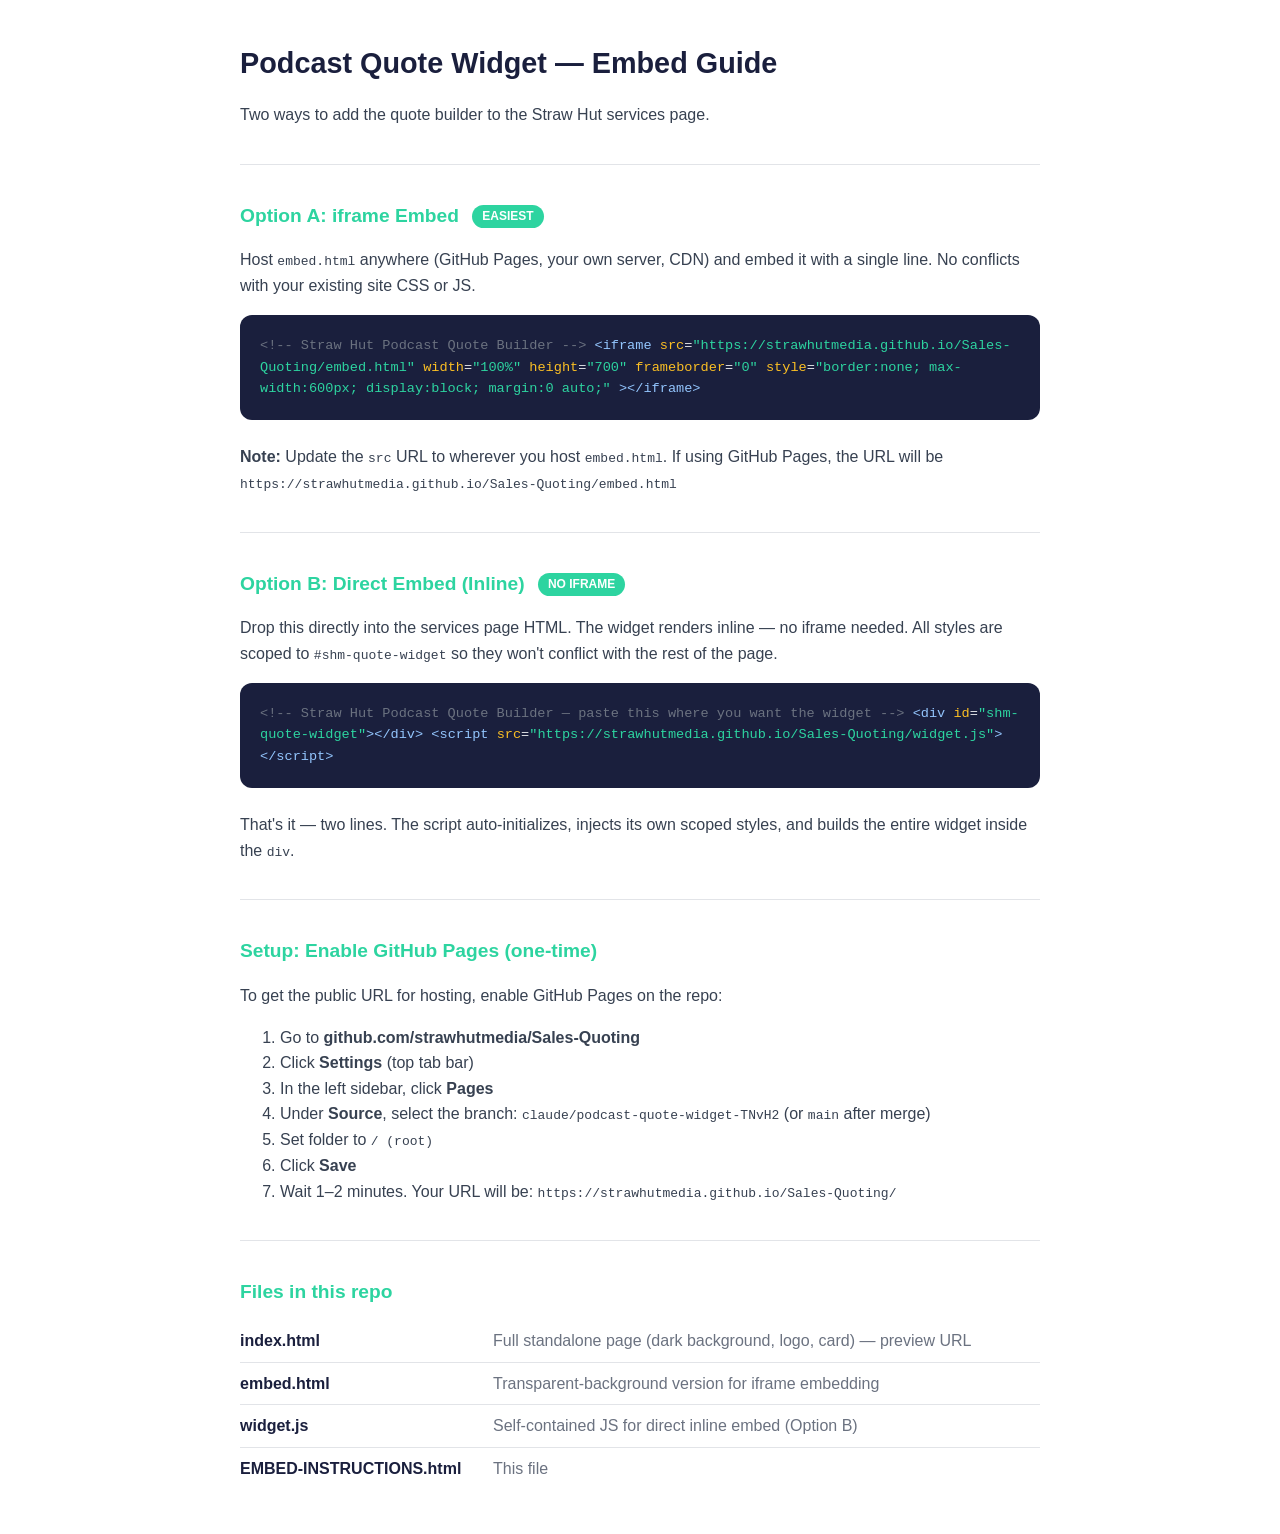
==== EMBED-INSTRUCTIONS.html @ 44c5b81e "Add embeddable widget, standalone JS, and embed instructions - embed.html: transparent-background ve" ====
<!DOCTYPE html>
<html lang="en">
<head>
  <meta charset="UTF-8">
  <meta name="viewport" content="width=device-width, initial-scale=1.0">
  <title>Embed Instructions — Straw Hut Quote Widget</title>
  <style>
    body { font-family: -apple-system, BlinkMacSystemFont, 'Segoe UI', sans-serif; max-width: 800px; margin: 40px auto; padding: 0 20px; color: #1a1f3d; line-height: 1.6; }
    h1 { font-size: 1.8rem; margin-bottom: 8px; }
    h2 { font-size: 1.2rem; margin-top: 36px; margin-bottom: 12px; color: #2dd4a0; }
    p { margin-bottom: 16px; color: #374151; }
    .code-block { background: #1a1f3d; color: #e2e4e8; padding: 20px; border-radius: 12px; overflow-x: auto; margin-bottom: 24px; font-family: 'SF Mono', Monaco, 'Courier New', monospace; font-size: 0.85rem; line-height: 1.6; }
    .code-block code { color: #e2e4e8; }
    .highlight { color: #2dd4a0; }
    .comment { color: #6b7280; }
    .tag { color: #93c5fd; }
    .attr { color: #fbbf24; }
    .divider { border: none; border-top: 1px solid #e2e4e8; margin: 36px 0; }
    .badge { display: inline-block; background: #2dd4a0; color: white; font-size: 0.75rem; font-weight: 700; padding: 2px 10px; border-radius: 20px; text-transform: uppercase; margin-left: 8px; vertical-align: middle; }
  </style>
</head>
<body>

<h1>Podcast Quote Widget — Embed Guide</h1>
<p>Two ways to add the quote builder to the Straw Hut services page.</p>

<hr class="divider">

<h2>Option A: iframe Embed <span class="badge">Easiest</span></h2>
<p>Host <code>embed.html</code> anywhere (GitHub Pages, your own server, CDN) and embed it with a single line. No conflicts with your existing site CSS or JS.</p>

<div class="code-block"><code><span class="comment">&lt;!-- Straw Hut Podcast Quote Builder --&gt;</span>
<span class="tag">&lt;iframe</span>
  <span class="attr">src</span>=<span class="highlight">"https://strawhutmedia.github.io/Sales-Quoting/embed.html"</span>
  <span class="attr">width</span>=<span class="highlight">"100%"</span>
  <span class="attr">height</span>=<span class="highlight">"700"</span>
  <span class="attr">frameborder</span>=<span class="highlight">"0"</span>
  <span class="attr">style</span>=<span class="highlight">"border:none; max-width:600px; display:block; margin:0 auto;"</span>
<span class="tag">&gt;&lt;/iframe&gt;</span></code></div>

<p><strong>Note:</strong> Update the <code>src</code> URL to wherever you host <code>embed.html</code>. If using GitHub Pages, the URL will be <code>https://strawhutmedia.github.io/Sales-Quoting/embed.html</code></p>

<hr class="divider">

<h2>Option B: Direct Embed (Inline) <span class="badge">No iframe</span></h2>
<p>Drop this directly into the services page HTML. The widget renders inline — no iframe needed. All styles are scoped to <code>#shm-quote-widget</code> so they won't conflict with the rest of the page.</p>

<div class="code-block"><code><span class="comment">&lt;!-- Straw Hut Podcast Quote Builder — paste this where you want the widget --&gt;</span>
<span class="tag">&lt;div</span> <span class="attr">id</span>=<span class="highlight">"shm-quote-widget"</span><span class="tag">&gt;&lt;/div&gt;</span>
<span class="tag">&lt;script</span> <span class="attr">src</span>=<span class="highlight">"https://strawhutmedia.github.io/Sales-Quoting/widget.js"</span><span class="tag">&gt;&lt;/script&gt;</span></code></div>

<p>That's it — two lines. The script auto-initializes, injects its own scoped styles, and builds the entire widget inside the <code>div</code>.</p>

<hr class="divider">

<h2>Setup: Enable GitHub Pages (one-time)</h2>
<p>To get the public URL for hosting, enable GitHub Pages on the repo:</p>
<ol style="color:#374151; margin-bottom: 24px;">
  <li>Go to <strong>github.com/strawhutmedia/Sales-Quoting</strong></li>
  <li>Click <strong>Settings</strong> (top tab bar)</li>
  <li>In the left sidebar, click <strong>Pages</strong></li>
  <li>Under <strong>Source</strong>, select the branch: <code>claude/podcast-quote-widget-TNvH2</code> (or <code>main</code> after merge)</li>
  <li>Set folder to <code>/ (root)</code></li>
  <li>Click <strong>Save</strong></li>
  <li>Wait 1–2 minutes. Your URL will be: <code>https://strawhutmedia.github.io/Sales-Quoting/</code></li>
</ol>

<hr class="divider">

<h2>Files in this repo</h2>
<table style="width:100%; border-collapse:collapse; margin-bottom:24px;">
  <tr style="border-bottom:1px solid #e2e4e8;">
    <td style="padding:8px 0;"><strong>index.html</strong></td>
    <td style="padding:8px 0; color:#6b7280;">Full standalone page (dark background, logo, card) — preview URL</td>
  </tr>
  <tr style="border-bottom:1px solid #e2e4e8;">
    <td style="padding:8px 0;"><strong>embed.html</strong></td>
    <td style="padding:8px 0; color:#6b7280;">Transparent-background version for iframe embedding</td>
  </tr>
  <tr style="border-bottom:1px solid #e2e4e8;">
    <td style="padding:8px 0;"><strong>widget.js</strong></td>
    <td style="padding:8px 0; color:#6b7280;">Self-contained JS for direct inline embed (Option B)</td>
  </tr>
  <tr>
    <td style="padding:8px 0;"><strong>EMBED-INSTRUCTIONS.html</strong></td>
    <td style="padding:8px 0; color:#6b7280;">This file</td>
  </tr>
</table>

</body>
</html>
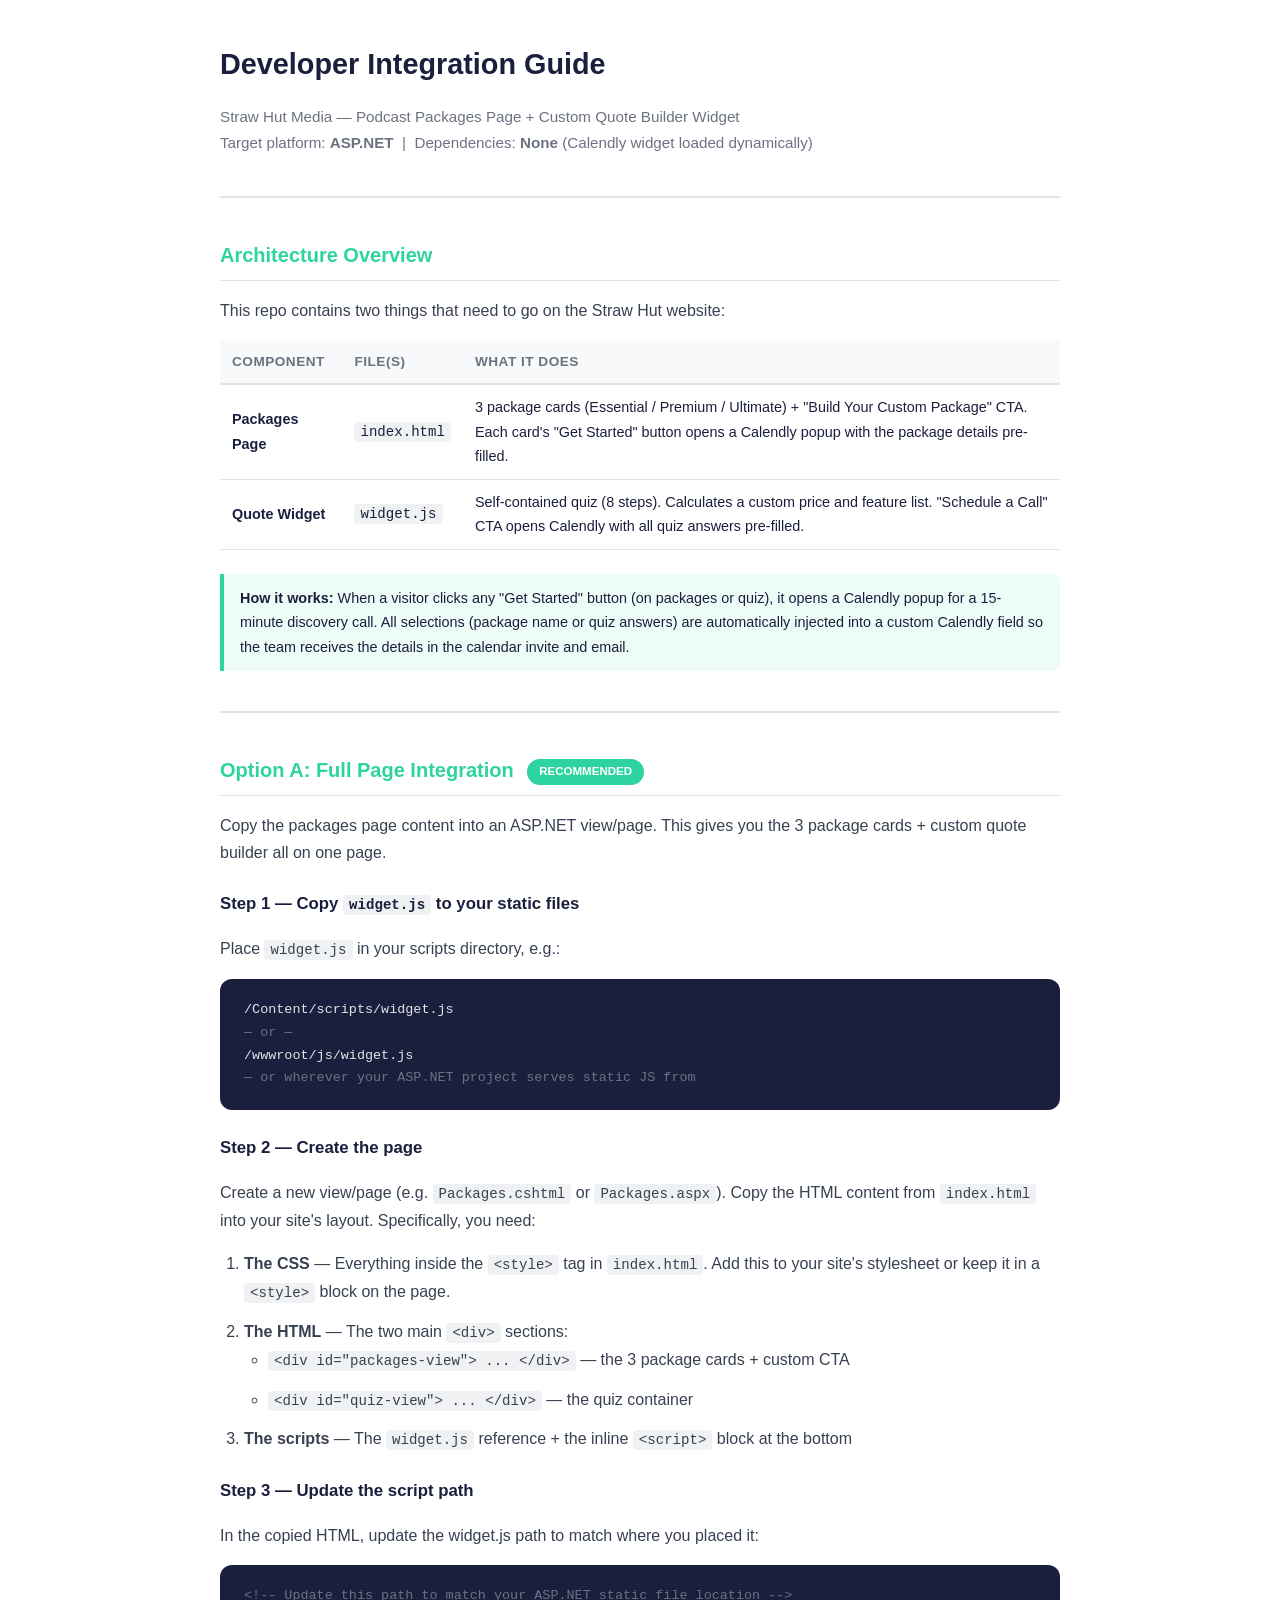
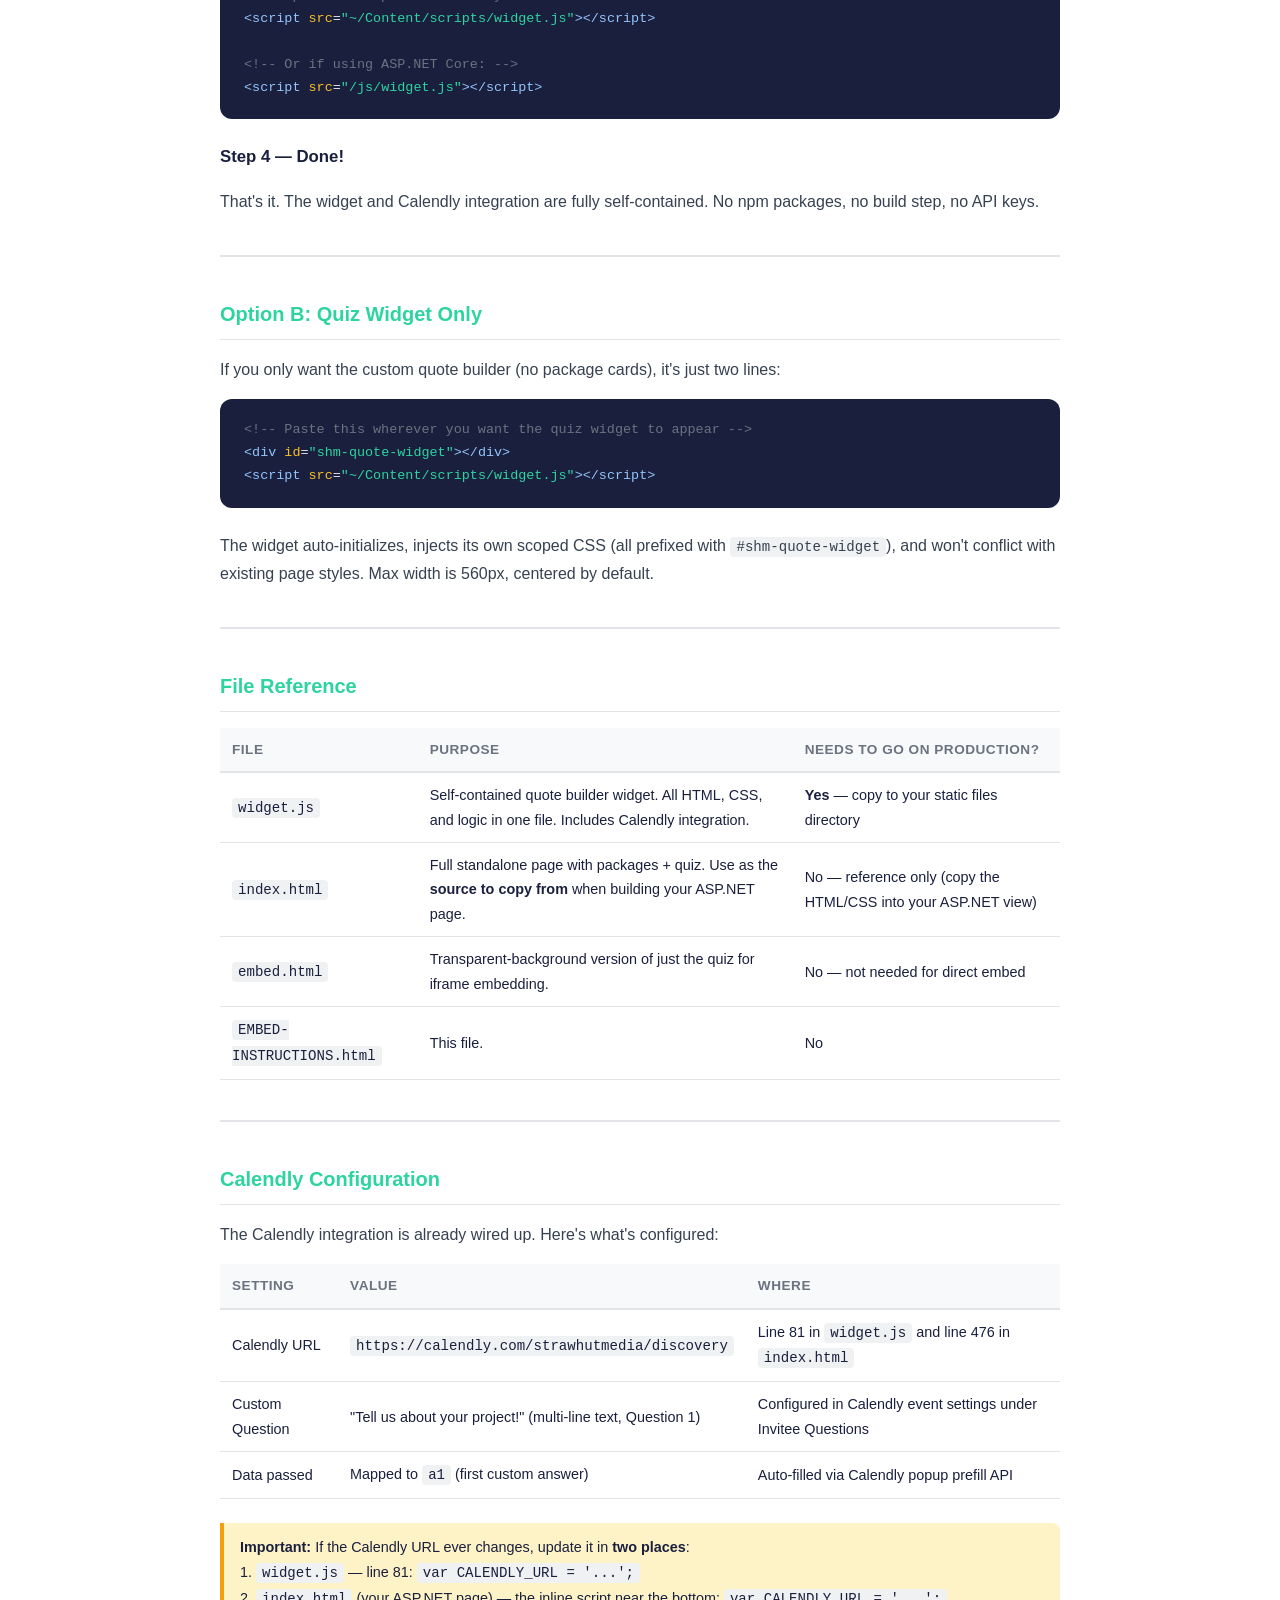
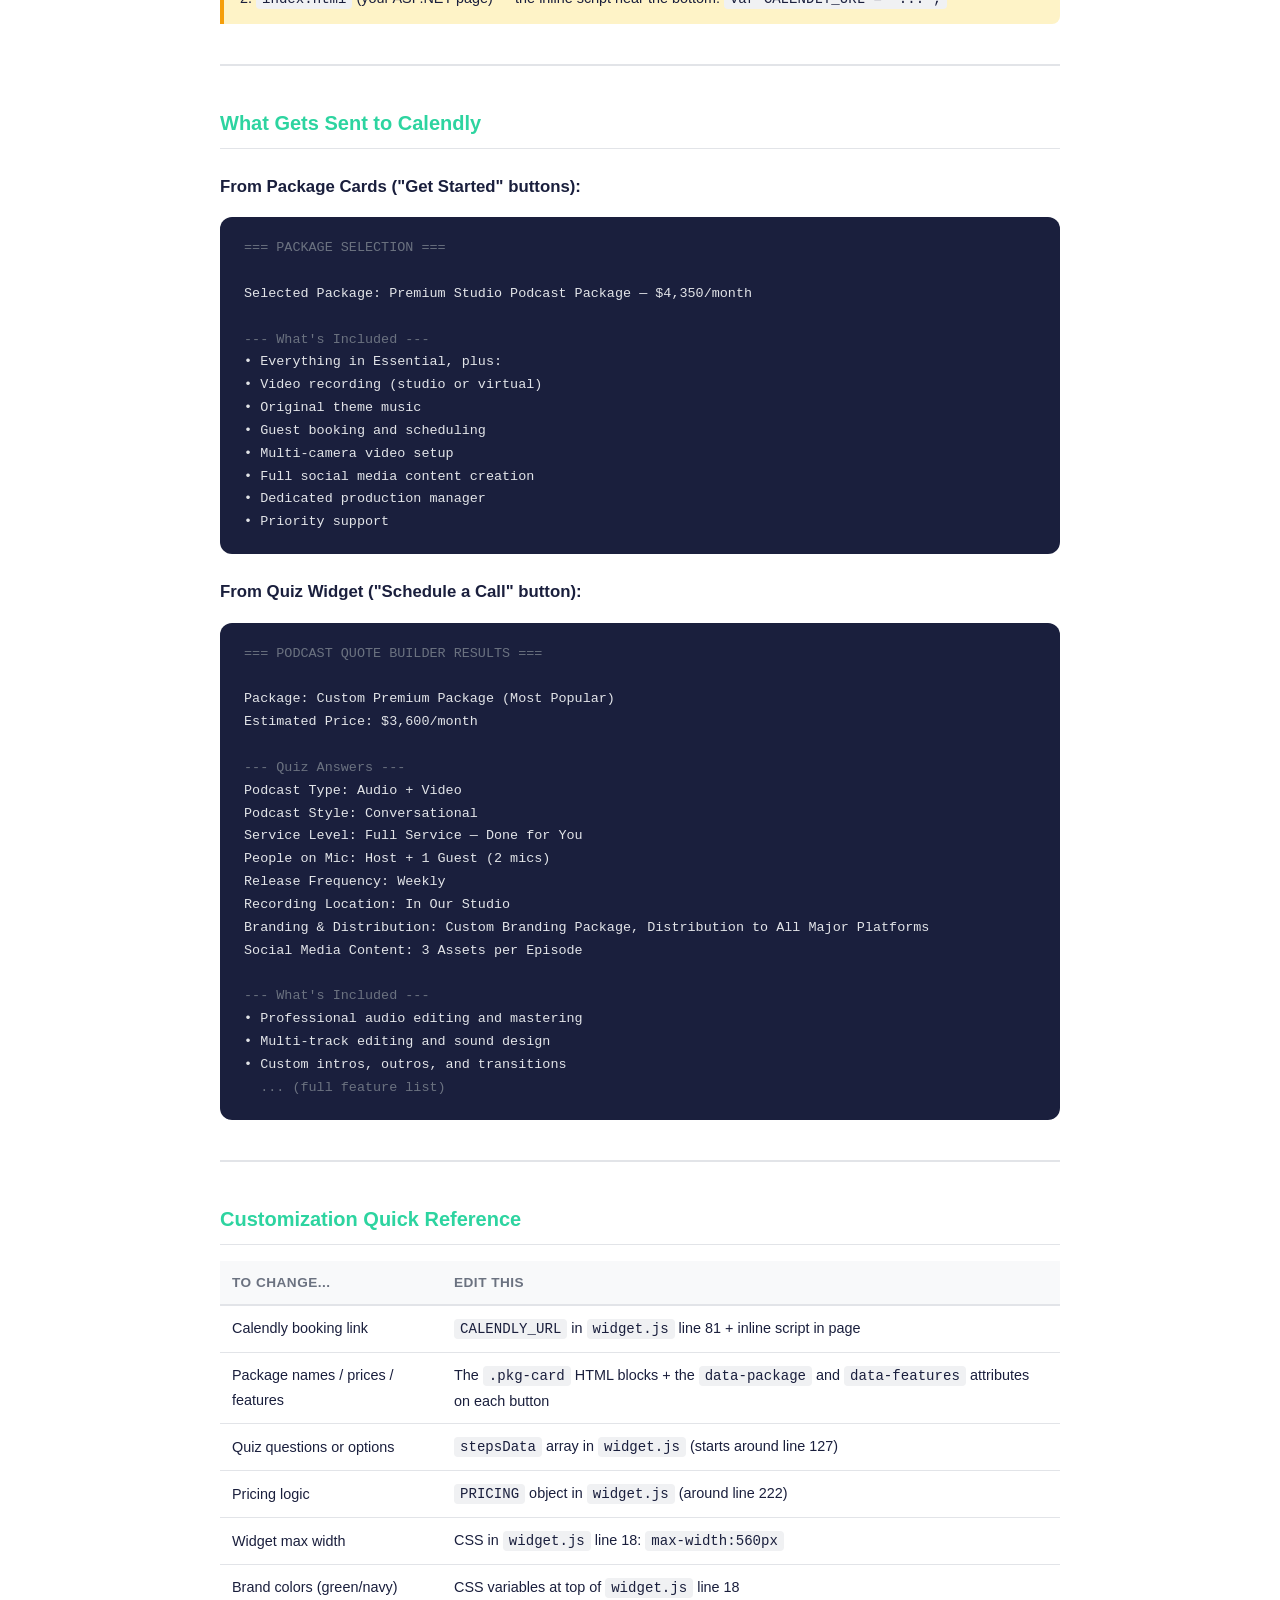
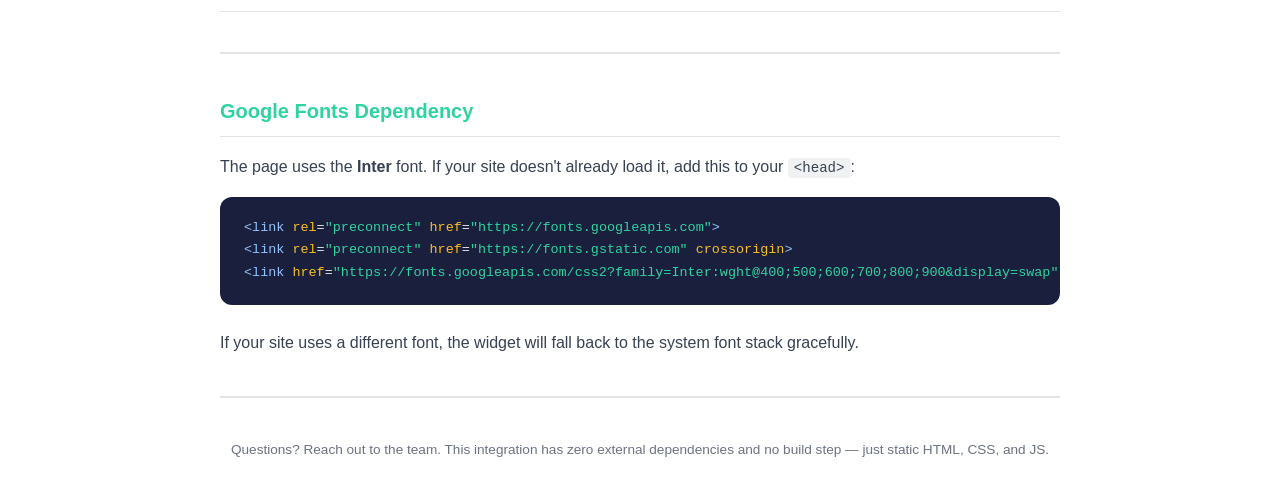
==== commit 2327eeb8: "Rewrite embed instructions as comprehensive ASP.NET developer guide - Architecture overview with fil" ====
--- a/EMBED-INSTRUCTIONS.html
+++ b/EMBED-INSTRUCTIONS.html
@@ -3,89 +3,232 @@
 <head>
   <meta charset="UTF-8">
   <meta name="viewport" content="width=device-width, initial-scale=1.0">
-  <title>Embed Instructions — Straw Hut Quote Widget</title>
+  <title>Developer Integration Guide — Straw Hut Media Podcast Packages + Quote Widget</title>
   <style>
-    body { font-family: -apple-system, BlinkMacSystemFont, 'Segoe UI', sans-serif; max-width: 800px; margin: 40px auto; padding: 0 20px; color: #1a1f3d; line-height: 1.6; }
-    h1 { font-size: 1.8rem; margin-bottom: 8px; }
-    h2 { font-size: 1.2rem; margin-top: 36px; margin-bottom: 12px; color: #2dd4a0; }
-    p { margin-bottom: 16px; color: #374151; }
-    .code-block { background: #1a1f3d; color: #e2e4e8; padding: 20px; border-radius: 12px; overflow-x: auto; margin-bottom: 24px; font-family: 'SF Mono', Monaco, 'Courier New', monospace; font-size: 0.85rem; line-height: 1.6; }
-    .code-block code { color: #e2e4e8; }
+    body { font-family: -apple-system, BlinkMacSystemFont, 'Segoe UI', sans-serif; max-width: 840px; margin: 40px auto; padding: 0 20px; color: #1a1f3d; line-height: 1.7; }
+    h1 { font-size: 1.8rem; margin-bottom: 4px; }
+    .intro { color: #6b7280; font-size: 0.95rem; margin-bottom: 32px; }
+    h2 { font-size: 1.25rem; margin-top: 40px; margin-bottom: 12px; color: #2dd4a0; border-bottom: 1px solid #e2e4e8; padding-bottom: 8px; }
+    h3 { font-size: 1.05rem; margin-top: 24px; margin-bottom: 8px; color: #1a1f3d; }
+    p, li { margin-bottom: 12px; color: #374151; }
+    ol, ul { padding-left: 24px; }
+    code { background: #f0f1f3; padding: 2px 6px; border-radius: 4px; font-size: 0.88rem; font-family: 'SF Mono', Monaco, 'Courier New', monospace; }
+    .code-block { background: #1a1f3d; color: #e2e4e8; padding: 20px 24px; border-radius: 12px; overflow-x: auto; margin: 16px 0 24px; font-family: 'SF Mono', Monaco, 'Courier New', monospace; font-size: 0.84rem; line-height: 1.7; white-space: pre; }
     .highlight { color: #2dd4a0; }
     .comment { color: #6b7280; }
     .tag { color: #93c5fd; }
     .attr { color: #fbbf24; }
-    .divider { border: none; border-top: 1px solid #e2e4e8; margin: 36px 0; }
-    .badge { display: inline-block; background: #2dd4a0; color: white; font-size: 0.75rem; font-weight: 700; padding: 2px 10px; border-radius: 20px; text-transform: uppercase; margin-left: 8px; vertical-align: middle; }
+    .str { color: #f9a8d4; }
+    .divider { border: none; border-top: 2px solid #e2e4e8; margin: 40px 0; }
+    .badge { display: inline-block; background: #2dd4a0; color: white; font-size: 0.72rem; font-weight: 700; padding: 3px 12px; border-radius: 20px; text-transform: uppercase; margin-left: 8px; vertical-align: middle; }
+    .warn { background: #fef3c7; border-left: 4px solid #f59e0b; padding: 12px 16px; border-radius: 0 8px 8px 0; margin: 16px 0; font-size: 0.9rem; }
+    .info { background: rgba(45,212,160,0.08); border-left: 4px solid #2dd4a0; padding: 12px 16px; border-radius: 0 8px 8px 0; margin: 16px 0; font-size: 0.9rem; }
+    table { width: 100%; border-collapse: collapse; margin: 16px 0 24px; }
+    th { text-align: left; padding: 10px 12px; background: #f8f9fa; border-bottom: 2px solid #e2e4e8; font-size: 0.85rem; text-transform: uppercase; letter-spacing: 0.5px; color: #6b7280; }
+    td { padding: 10px 12px; border-bottom: 1px solid #e2e4e8; font-size: 0.9rem; }
   </style>
 </head>
 <body>
 
-<h1>Podcast Quote Widget — Embed Guide</h1>
-<p>Two ways to add the quote builder to the Straw Hut services page.</p>
-
-<hr class="divider">
-
-<h2>Option A: iframe Embed <span class="badge">Easiest</span></h2>
-<p>Host <code>embed.html</code> anywhere (GitHub Pages, your own server, CDN) and embed it with a single line. No conflicts with your existing site CSS or JS.</p>
-
-<div class="code-block"><code><span class="comment">&lt;!-- Straw Hut Podcast Quote Builder --&gt;</span>
-<span class="tag">&lt;iframe</span>
-  <span class="attr">src</span>=<span class="highlight">"https://strawhutmedia.github.io/Sales-Quoting/embed.html"</span>
-  <span class="attr">width</span>=<span class="highlight">"100%"</span>
-  <span class="attr">height</span>=<span class="highlight">"700"</span>
-  <span class="attr">frameborder</span>=<span class="highlight">"0"</span>
-  <span class="attr">style</span>=<span class="highlight">"border:none; max-width:600px; display:block; margin:0 auto;"</span>
-<span class="tag">&gt;&lt;/iframe&gt;</span></code></div>
-
-<p><strong>Note:</strong> Update the <code>src</code> URL to wherever you host <code>embed.html</code>. If using GitHub Pages, the URL will be <code>https://strawhutmedia.github.io/Sales-Quoting/embed.html</code></p>
-
-<hr class="divider">
-
-<h2>Option B: Direct Embed (Inline) <span class="badge">No iframe</span></h2>
-<p>Drop this directly into the services page HTML. The widget renders inline — no iframe needed. All styles are scoped to <code>#shm-quote-widget</code> so they won't conflict with the rest of the page.</p>
-
-<div class="code-block"><code><span class="comment">&lt;!-- Straw Hut Podcast Quote Builder — paste this where you want the widget --&gt;</span>
+<h1>Developer Integration Guide</h1>
+<p class="intro">Straw Hut Media — Podcast Packages Page + Custom Quote Builder Widget<br>
+Target platform: <strong>ASP.NET</strong> &nbsp;|&nbsp; Dependencies: <strong>None</strong> (Calendly widget loaded dynamically)</p>
+
+<hr class="divider">
+
+<h2>Architecture Overview</h2>
+<p>This repo contains two things that need to go on the Straw Hut website:</p>
+
+<table>
+  <tr><th>Component</th><th>File(s)</th><th>What it does</th></tr>
+  <tr>
+    <td><strong>Packages Page</strong></td>
+    <td><code>index.html</code></td>
+    <td>3 package cards (Essential / Premium / Ultimate) + "Build Your Custom Package" CTA. Each card's "Get Started" button opens a Calendly popup with the package details pre-filled.</td>
+  </tr>
+  <tr>
+    <td><strong>Quote Widget</strong></td>
+    <td><code>widget.js</code></td>
+    <td>Self-contained quiz (8 steps). Calculates a custom price and feature list. "Schedule a Call" CTA opens Calendly with all quiz answers pre-filled.</td>
+  </tr>
+</table>
+
+<div class="info"><strong>How it works:</strong> When a visitor clicks any "Get Started" button (on packages or quiz), it opens a Calendly popup for a 15-minute discovery call. All selections (package name or quiz answers) are automatically injected into a custom Calendly field so the team receives the details in the calendar invite and email.</div>
+
+<hr class="divider">
+
+<h2>Option A: Full Page Integration <span class="badge">Recommended</span></h2>
+<p>Copy the packages page content into an ASP.NET view/page. This gives you the 3 package cards + custom quote builder all on one page.</p>
+
+<h3>Step 1 — Copy <code>widget.js</code> to your static files</h3>
+<p>Place <code>widget.js</code> in your scripts directory, e.g.:</p>
+<div class="code-block">/Content/scripts/widget.js
+<span class="comment">— or —</span>
+/wwwroot/js/widget.js
+<span class="comment">— or wherever your ASP.NET project serves static JS from</span></div>
+
+<h3>Step 2 — Create the page</h3>
+<p>Create a new view/page (e.g. <code>Packages.cshtml</code> or <code>Packages.aspx</code>). Copy the HTML content from <code>index.html</code> into your site's layout. Specifically, you need:</p>
+
+<ol>
+  <li><strong>The CSS</strong> — Everything inside the <code>&lt;style&gt;</code> tag in <code>index.html</code>. Add this to your site's stylesheet or keep it in a <code>&lt;style&gt;</code> block on the page.</li>
+  <li><strong>The HTML</strong> — The two main <code>&lt;div&gt;</code> sections:
+    <ul>
+      <li><code>&lt;div id="packages-view"&gt; ... &lt;/div&gt;</code> — the 3 package cards + custom CTA</li>
+      <li><code>&lt;div id="quiz-view"&gt; ... &lt;/div&gt;</code> — the quiz container</li>
+    </ul>
+  </li>
+  <li><strong>The scripts</strong> — The <code>widget.js</code> reference + the inline <code>&lt;script&gt;</code> block at the bottom</li>
+</ol>
+
+<h3>Step 3 — Update the script path</h3>
+<p>In the copied HTML, update the widget.js path to match where you placed it:</p>
+
+<div class="code-block"><span class="comment">&lt;!-- Update this path to match your ASP.NET static file location --&gt;</span>
+<span class="tag">&lt;script</span> <span class="attr">src</span>=<span class="highlight">"~/Content/scripts/widget.js"</span><span class="tag">&gt;&lt;/script&gt;</span>
+
+<span class="comment">&lt;!-- Or if using ASP.NET Core: --&gt;</span>
+<span class="tag">&lt;script</span> <span class="attr">src</span>=<span class="highlight">"/js/widget.js"</span><span class="tag">&gt;&lt;/script&gt;</span></div>
+
+<h3>Step 4 — Done!</h3>
+<p>That's it. The widget and Calendly integration are fully self-contained. No npm packages, no build step, no API keys.</p>
+
+<hr class="divider">
+
+<h2>Option B: Quiz Widget Only</h2>
+<p>If you only want the custom quote builder (no package cards), it's just two lines:</p>
+
+<div class="code-block"><span class="comment">&lt;!-- Paste this wherever you want the quiz widget to appear --&gt;</span>
 <span class="tag">&lt;div</span> <span class="attr">id</span>=<span class="highlight">"shm-quote-widget"</span><span class="tag">&gt;&lt;/div&gt;</span>
-<span class="tag">&lt;script</span> <span class="attr">src</span>=<span class="highlight">"https://strawhutmedia.github.io/Sales-Quoting/widget.js"</span><span class="tag">&gt;&lt;/script&gt;</span></code></div>
-
-<p>That's it — two lines. The script auto-initializes, injects its own scoped styles, and builds the entire widget inside the <code>div</code>.</p>
-
-<hr class="divider">
-
-<h2>Setup: Enable GitHub Pages (one-time)</h2>
-<p>To get the public URL for hosting, enable GitHub Pages on the repo:</p>
-<ol style="color:#374151; margin-bottom: 24px;">
-  <li>Go to <strong>github.com/strawhutmedia/Sales-Quoting</strong></li>
-  <li>Click <strong>Settings</strong> (top tab bar)</li>
-  <li>In the left sidebar, click <strong>Pages</strong></li>
-  <li>Under <strong>Source</strong>, select the branch: <code>claude/podcast-quote-widget-TNvH2</code> (or <code>main</code> after merge)</li>
-  <li>Set folder to <code>/ (root)</code></li>
-  <li>Click <strong>Save</strong></li>
-  <li>Wait 1–2 minutes. Your URL will be: <code>https://strawhutmedia.github.io/Sales-Quoting/</code></li>
-</ol>
-
-<hr class="divider">
-
-<h2>Files in this repo</h2>
-<table style="width:100%; border-collapse:collapse; margin-bottom:24px;">
-  <tr style="border-bottom:1px solid #e2e4e8;">
-    <td style="padding:8px 0;"><strong>index.html</strong></td>
-    <td style="padding:8px 0; color:#6b7280;">Full standalone page (dark background, logo, card) — preview URL</td>
-  </tr>
-  <tr style="border-bottom:1px solid #e2e4e8;">
-    <td style="padding:8px 0;"><strong>embed.html</strong></td>
-    <td style="padding:8px 0; color:#6b7280;">Transparent-background version for iframe embedding</td>
-  </tr>
-  <tr style="border-bottom:1px solid #e2e4e8;">
-    <td style="padding:8px 0;"><strong>widget.js</strong></td>
-    <td style="padding:8px 0; color:#6b7280;">Self-contained JS for direct inline embed (Option B)</td>
-  </tr>
-  <tr>
-    <td style="padding:8px 0;"><strong>EMBED-INSTRUCTIONS.html</strong></td>
-    <td style="padding:8px 0; color:#6b7280;">This file</td>
-  </tr>
-</table>
+<span class="tag">&lt;script</span> <span class="attr">src</span>=<span class="highlight">"~/Content/scripts/widget.js"</span><span class="tag">&gt;&lt;/script&gt;</span></div>
+
+<p>The widget auto-initializes, injects its own scoped CSS (all prefixed with <code>#shm-quote-widget</code>), and won't conflict with existing page styles. Max width is 560px, centered by default.</p>
+
+<hr class="divider">
+
+<h2>File Reference</h2>
+
+<table>
+  <tr><th>File</th><th>Purpose</th><th>Needs to go on production?</th></tr>
+  <tr>
+    <td><code>widget.js</code></td>
+    <td>Self-contained quote builder widget. All HTML, CSS, and logic in one file. Includes Calendly integration.</td>
+    <td><strong>Yes</strong> — copy to your static files directory</td>
+  </tr>
+  <tr>
+    <td><code>index.html</code></td>
+    <td>Full standalone page with packages + quiz. Use as the <strong>source to copy from</strong> when building your ASP.NET page.</td>
+    <td>No — reference only (copy the HTML/CSS into your ASP.NET view)</td>
+  </tr>
+  <tr>
+    <td><code>embed.html</code></td>
+    <td>Transparent-background version of just the quiz for iframe embedding.</td>
+    <td>No — not needed for direct embed</td>
+  </tr>
+  <tr>
+    <td><code>EMBED-INSTRUCTIONS.html</code></td>
+    <td>This file.</td>
+    <td>No</td>
+  </tr>
+</table>
+
+<hr class="divider">
+
+<h2>Calendly Configuration</h2>
+<p>The Calendly integration is already wired up. Here's what's configured:</p>
+
+<table>
+  <tr><th>Setting</th><th>Value</th><th>Where</th></tr>
+  <tr>
+    <td>Calendly URL</td>
+    <td><code>https://calendly.com/strawhutmedia/discovery</code></td>
+    <td>Line 81 in <code>widget.js</code> and line 476 in <code>index.html</code></td>
+  </tr>
+  <tr>
+    <td>Custom Question</td>
+    <td>"Tell us about your project!" (multi-line text, Question 1)</td>
+    <td>Configured in Calendly event settings under Invitee Questions</td>
+  </tr>
+  <tr>
+    <td>Data passed</td>
+    <td>Mapped to <code>a1</code> (first custom answer)</td>
+    <td>Auto-filled via Calendly popup prefill API</td>
+  </tr>
+</table>
+
+<div class="warn"><strong>Important:</strong> If the Calendly URL ever changes, update it in <strong>two places</strong>:
+<br>1. <code>widget.js</code> — line 81: <code>var CALENDLY_URL = '...';</code>
+<br>2. <code>index.html</code> (your ASP.NET page) — the inline script near the bottom: <code>var CALENDLY_URL = '...';</code></div>
+
+<hr class="divider">
+
+<h2>What Gets Sent to Calendly</h2>
+
+<h3>From Package Cards ("Get Started" buttons):</h3>
+<div class="code-block"><span class="comment">=== PACKAGE SELECTION ===</span>
+
+Selected Package: Premium Studio Podcast Package — $4,350/month
+
+<span class="comment">--- What's Included ---</span>
+• Everything in Essential, plus:
+• Video recording (studio or virtual)
+• Original theme music
+• Guest booking and scheduling
+• Multi-camera video setup
+• Full social media content creation
+• Dedicated production manager
+• Priority support</div>
+
+<h3>From Quiz Widget ("Schedule a Call" button):</h3>
+<div class="code-block"><span class="comment">=== PODCAST QUOTE BUILDER RESULTS ===</span>
+
+Package: Custom Premium Package (Most Popular)
+Estimated Price: $3,600/month
+
+<span class="comment">--- Quiz Answers ---</span>
+Podcast Type: Audio + Video
+Podcast Style: Conversational
+Service Level: Full Service — Done for You
+People on Mic: Host + 1 Guest (2 mics)
+Release Frequency: Weekly
+Recording Location: In Our Studio
+Branding & Distribution: Custom Branding Package, Distribution to All Major Platforms
+Social Media Content: 3 Assets per Episode
+
+<span class="comment">--- What's Included ---</span>
+• Professional audio editing and mastering
+• Multi-track editing and sound design
+• Custom intros, outros, and transitions
+<span class="comment">  ... (full feature list)</span></div>
+
+<hr class="divider">
+
+<h2>Customization Quick Reference</h2>
+
+<table>
+  <tr><th>To change...</th><th>Edit this</th></tr>
+  <tr><td>Calendly booking link</td><td><code>CALENDLY_URL</code> in <code>widget.js</code> line 81 + inline script in page</td></tr>
+  <tr><td>Package names / prices / features</td><td>The <code>.pkg-card</code> HTML blocks + the <code>data-package</code> and <code>data-features</code> attributes on each button</td></tr>
+  <tr><td>Quiz questions or options</td><td><code>stepsData</code> array in <code>widget.js</code> (starts around line 127)</td></tr>
+  <tr><td>Pricing logic</td><td><code>PRICING</code> object in <code>widget.js</code> (around line 222)</td></tr>
+  <tr><td>Widget max width</td><td>CSS in <code>widget.js</code> line 18: <code>max-width:560px</code></td></tr>
+  <tr><td>Brand colors (green/navy)</td><td>CSS variables at top of <code>widget.js</code> line 18</td></tr>
+</table>
+
+<hr class="divider">
+
+<h2>Google Fonts Dependency</h2>
+<p>The page uses the <strong>Inter</strong> font. If your site doesn't already load it, add this to your <code>&lt;head&gt;</code>:</p>
+
+<div class="code-block"><span class="tag">&lt;link</span> <span class="attr">rel</span>=<span class="highlight">"preconnect"</span> <span class="attr">href</span>=<span class="highlight">"https://fonts.googleapis.com"</span><span class="tag">&gt;</span>
+<span class="tag">&lt;link</span> <span class="attr">rel</span>=<span class="highlight">"preconnect"</span> <span class="attr">href</span>=<span class="highlight">"https://fonts.gstatic.com"</span> <span class="attr">crossorigin</span><span class="tag">&gt;</span>
+<span class="tag">&lt;link</span> <span class="attr">href</span>=<span class="highlight">"https://fonts.googleapis.com/css2?family=Inter:wght@400;500;600;700;800;900&display=swap"</span> <span class="attr">rel</span>=<span class="highlight">"stylesheet"</span><span class="tag">&gt;</span></div>
+
+<p>If your site uses a different font, the widget will fall back to the system font stack gracefully.</p>
+
+<hr class="divider">
+
+<p style="color:#6b7280; font-size:0.85rem; text-align:center; margin-top:40px;">Questions? Reach out to the team. This integration has zero external dependencies and no build step — just static HTML, CSS, and JS.</p>
 
 </body>
 </html>
